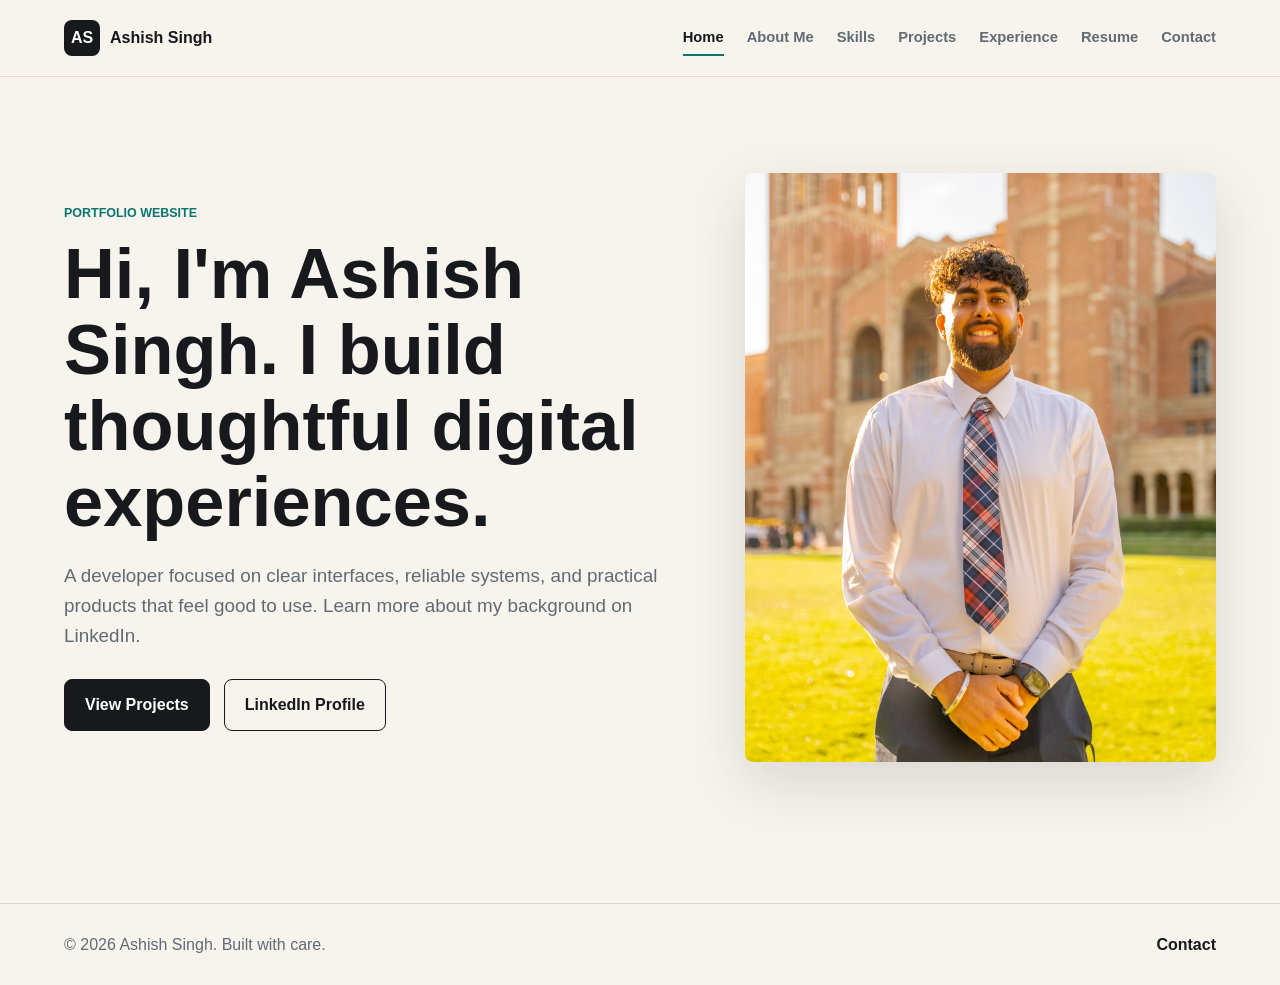
==== index.html @ 19f2d362 "Add experience page" ====
<!DOCTYPE html>
<html lang="en">
  <head>
    <meta charset="UTF-8" />
    <meta name="viewport" content="width=device-width, initial-scale=1.0" />
    <title>Ashish Singh | Portfolio</title>
    <link rel="stylesheet" href="style.css" />
  </head>
  <body>
    <header class="site-header">
      <a class="brand" href="index.html" aria-label="Go to home">
        <span class="brand-mark">AS</span>
        <span>Ashish Singh</span>
      </a>

      <button class="nav-toggle" type="button" aria-expanded="false" aria-controls="site-nav">
        <span class="sr-only">Toggle navigation</span>
        <span></span>
        <span></span>
        <span></span>
      </button>

      <nav id="site-nav" class="site-nav" aria-label="Primary navigation">
        <a href="index.html" data-page="home">Home</a>
        <a href="about.html" data-page="about">About Me</a>
        <a href="skills.html" data-page="skills">Skills</a>
        <a href="projects.html" data-page="projects">Projects</a>
        <a href="experience.html" data-page="experience">Experience</a>
        <a href="resume.html" data-page="resume">Resume</a>
        <a href="contact.html" data-page="contact">Contact</a>
      </nav>
    </header>

    <main data-page="home">
      <section class="hero section">
        <div class="hero-content">
          <p class="eyebrow">Portfolio Website</p>
          <h1>Hi, I'm Ashish Singh. I build thoughtful digital experiences.</h1>
          <p class="hero-copy">
            A developer focused on clear interfaces, reliable systems, and practical products
            that feel good to use. Learn more about my background on LinkedIn.
          </p>
          <div class="hero-actions">
            <a class="button primary" href="projects.html">View Projects</a>
            <a class="button secondary" href="https://www.linkedin.com/in/ashish-530singh" target="_blank" rel="noreferrer">LinkedIn Profile</a>
          </div>
        </div>
        <div class="hero-visual" aria-label="Portfolio workspace preview">
          <img
            src="assets/ashish-graduation.jpeg"
            alt="Ashish Singh standing outdoors in front of a university building"
          />
        </div>
      </section>
    </main>

    <footer class="site-footer">
      <p>&copy; <span id="year"></span> Ashish Singh. Built with care.</p>
      <a href="contact.html">Contact</a>
    </footer>

    <script src="script.js"></script>
  </body>
</html>
---- style.css ----
:root {
  --bg: #f7f4ee;
  --surface: #ffffff;
  --ink: #17191c;
  --muted: #626a73;
  --line: #ddd7cb;
  --blue: #2458a6;
  --teal: #0b766d;
  --amber: #c77b22;
  --shadow: 0 20px 60px rgba(38, 34, 28, 0.14);
}

* {
  box-sizing: border-box;
}

html {
  min-height: 100%;
}

body {
  margin: 0;
  min-height: 100%;
  background: var(--bg);
  color: var(--ink);
  font-family: Arial, Helvetica, sans-serif;
  line-height: 1.6;
}

img {
  display: block;
  max-width: 100%;
}

a {
  color: inherit;
  text-decoration: none;
}

.sr-only {
  position: absolute;
  width: 1px;
  height: 1px;
  padding: 0;
  margin: -1px;
  overflow: hidden;
  clip: rect(0, 0, 0, 0);
  white-space: nowrap;
  border: 0;
}

.site-header {
  position: sticky;
  top: 0;
  z-index: 20;
  display: flex;
  align-items: center;
  justify-content: space-between;
  gap: 18px;
  padding: 18px clamp(18px, 5vw, 64px);
  background: rgba(247, 244, 238, 0.92);
  border-bottom: 1px solid rgba(221, 215, 203, 0.85);
  backdrop-filter: blur(16px);
}

.brand {
  display: inline-flex;
  align-items: center;
  gap: 10px;
  font-weight: 800;
}

.brand-mark {
  display: grid;
  width: 36px;
  height: 36px;
  place-items: center;
  border-radius: 8px;
  background: var(--ink);
  color: var(--surface);
}

.site-nav {
  display: flex;
  align-items: center;
  gap: clamp(12px, 1.8vw, 24px);
  color: var(--muted);
  font-size: 0.92rem;
  font-weight: 700;
}

.site-nav a {
  position: relative;
  padding: 8px 0;
}

.site-nav a::after {
  position: absolute;
  right: 0;
  bottom: 2px;
  left: 0;
  height: 2px;
  content: "";
  background: var(--teal);
  transform: scaleX(0);
  transform-origin: left;
  transition: transform 180ms ease;
}

.site-nav a:hover,
.site-nav a.active {
  color: var(--ink);
}

.site-nav a:hover::after,
.site-nav a.active::after {
  transform: scaleX(1);
}

.nav-toggle {
  display: none;
  width: 42px;
  height: 42px;
  padding: 9px;
  border: 1px solid var(--line);
  border-radius: 8px;
  background: var(--surface);
}

.nav-toggle span:not(.sr-only) {
  display: block;
  height: 2px;
  margin: 5px 0;
  background: var(--ink);
}

.section {
  padding: 88px clamp(18px, 5vw, 64px);
}

.page-main {
  min-height: calc(100vh - 145px);
}

.page-section {
  min-height: calc(100vh - 145px);
}

.hero {
  display: grid;
  grid-template-columns: minmax(0, 1fr) minmax(300px, 0.78fr);
  align-items: center;
  min-height: calc(100vh - 74px);
  gap: clamp(32px, 6vw, 88px);
  padding-top: 44px;
}

.eyebrow {
  margin: 0 0 12px;
  color: var(--teal);
  font-size: 0.78rem;
  font-weight: 800;
  letter-spacing: 0;
  text-transform: uppercase;
}

h1,
h2,
h3,
p {
  overflow-wrap: anywhere;
}

h1,
h2,
h3 {
  margin: 0;
  line-height: 1.08;
}

h1 {
  max-width: 850px;
  font-size: clamp(2.7rem, 5.5vw, 4.45rem);
}

h2 {
  max-width: 780px;
  font-size: clamp(2rem, 4vw, 4.1rem);
}

h3 {
  font-size: 1.2rem;
}

.hero-copy,
.section-heading + p,
.resume-panel p {
  color: var(--muted);
}

.hero-copy {
  max-width: 660px;
  margin: 20px 0 0;
  font-size: clamp(1.03rem, 1.6vw, 1.18rem);
}

.hero-actions {
  display: flex;
  flex-wrap: wrap;
  gap: 14px;
  margin-top: 28px;
}

.button {
  display: inline-flex;
  align-items: center;
  justify-content: center;
  min-height: 48px;
  padding: 12px 20px;
  border: 1px solid var(--ink);
  border-radius: 8px;
  font-weight: 800;
  transition: transform 180ms ease, box-shadow 180ms ease, background 180ms ease;
}

.button:hover {
  transform: translateY(-2px);
  box-shadow: 0 12px 26px rgba(23, 25, 28, 0.12);
}

.button.primary {
  background: var(--ink);
  color: var(--surface);
}

.button.secondary {
  background: transparent;
}

.hero-visual {
  position: relative;
}

.hero-visual img {
  width: 100%;
  aspect-ratio: 4 / 5;
  border-radius: 8px;
  object-fit: cover;
  box-shadow: var(--shadow);
}

.section-heading {
  display: grid;
  gap: 4px;
  margin-bottom: 34px;
}

.about-section,
.projects-section,
.contact-section {
  background: var(--surface);
}

.page-section.about-section,
.page-section.projects-section,
.page-section.contact-section {
  background: var(--bg);
}

.about-grid {
  display: grid;
  grid-template-columns: repeat(2, minmax(0, 1fr));
  gap: clamp(24px, 5vw, 68px);
  color: var(--muted);
  font-size: 1.08rem;
}

.about-grid p {
  margin: 0;
}

.skills-grid,
.projects-grid,
.contact-grid,
.experience-list {
  display: grid;
  grid-template-columns: repeat(4, minmax(0, 1fr));
  gap: 16px;
}

.skills-grid article,
.project-card,
.contact-grid a,
.experience-card {
  min-height: 180px;
  padding: 24px;
  border: 1px solid var(--line);
  border-radius: 8px;
  background: var(--surface);
}

.skills-grid article {
  border-top: 5px solid var(--blue);
}

.skills-grid article:nth-child(2) {
  border-top-color: var(--teal);
}

.skills-grid article:nth-child(3) {
  border-top-color: var(--amber);
}

.skills-grid article:nth-child(4) {
  border-top-color: var(--ink);
}

.skills-grid p,
.project-card p {
  margin: 12px 0 0;
  color: var(--muted);
}

.projects-grid {
  grid-template-columns: repeat(3, minmax(0, 1fr));
}

.project-card {
  display: flex;
  flex-direction: column;
  justify-content: space-between;
  min-height: 260px;
  transition: transform 180ms ease, box-shadow 180ms ease;
}

.project-card:hover {
  transform: translateY(-4px);
  box-shadow: var(--shadow);
}

.project-topline {
  display: flex;
  align-items: center;
  justify-content: space-between;
  gap: 14px;
  margin-bottom: 28px;
  color: var(--muted);
  font-size: 0.86rem;
  font-weight: 800;
}

.project-topline a {
  color: var(--blue);
}

.experience-list {
  grid-template-columns: 1fr;
  gap: 18px;
  max-width: 1000px;
}

.experience-card {
  display: grid;
  grid-template-columns: minmax(160px, 0.28fr) minmax(0, 1fr);
  gap: 24px;
}

.experience-meta {
  color: var(--muted);
  font-size: 0.88rem;
  font-weight: 800;
  text-transform: uppercase;
}

.experience-card p {
  margin: 12px 0 0;
  color: var(--muted);
}

.resume-section {
  background: var(--ink);
  color: var(--surface);
}

.resume-panel {
  display: flex;
  align-items: center;
  justify-content: space-between;
  gap: 28px;
  max-width: 1120px;
  margin: 0 auto;
}

.resume-actions {
  display: flex;
  flex: 0 0 auto;
  flex-wrap: wrap;
  gap: 12px;
}

.resume-panel h2 {
  max-width: 720px;
}

.resume-panel p {
  max-width: 680px;
  margin: 18px 0 0;
  color: #d8d4cc;
}

.resume-panel .button.primary {
  border-color: var(--surface);
  background: var(--surface);
  color: var(--ink);
}

.resume-panel .button.light {
  border-color: rgba(255, 255, 255, 0.55);
  color: var(--surface);
}

.contact-grid {
  grid-template-columns: repeat(3, minmax(0, 1fr));
}

.contact-grid a {
  display: flex;
  flex-direction: column;
  justify-content: space-between;
  min-height: 150px;
  color: var(--ink);
  font-size: 1.1rem;
  font-weight: 800;
  transition: transform 180ms ease, border-color 180ms ease;
}

.contact-grid a:hover {
  border-color: var(--teal);
  transform: translateY(-3px);
}

.contact-grid span {
  color: var(--muted);
  font-size: 0.78rem;
  text-transform: uppercase;
}

.page-actions {
  display: flex;
  flex-wrap: wrap;
  gap: 14px;
  margin-top: 36px;
}

.site-footer {
  display: flex;
  align-items: center;
  justify-content: space-between;
  gap: 16px;
  padding: 28px clamp(18px, 5vw, 64px);
  color: var(--muted);
  border-top: 1px solid var(--line);
}

.site-footer p {
  margin: 0;
}

.site-footer a {
  color: var(--ink);
  font-weight: 800;
}

@media (max-width: 900px) {
  .nav-toggle {
    display: block;
  }

  .site-nav {
    position: absolute;
    top: calc(100% + 1px);
    right: 18px;
    left: 18px;
    display: none;
    flex-direction: column;
    align-items: stretch;
    gap: 0;
    padding: 12px;
    border: 1px solid var(--line);
    border-radius: 8px;
    background: var(--surface);
    box-shadow: var(--shadow);
  }

  .site-nav.open {
    display: flex;
  }

  .site-nav a {
    padding: 12px;
  }

  .site-nav a::after {
    display: none;
  }

  .hero {
    grid-template-columns: 1fr;
    min-height: auto;
  }

  .hero-visual img {
    aspect-ratio: 16 / 10;
  }

  .about-grid,
  .projects-grid,
  .contact-grid {
    grid-template-columns: 1fr;
  }

  .experience-card {
    grid-template-columns: 1fr;
  }

  .skills-grid {
    grid-template-columns: repeat(2, minmax(0, 1fr));
  }

  .resume-panel {
    align-items: flex-start;
    flex-direction: column;
  }
}

@media (max-width: 580px) {
  .section {
    padding: 64px 18px;
  }

  .hero {
    padding-top: 42px;
  }

  h1 {
    font-size: 2.5rem;
  }

  .skills-grid {
    grid-template-columns: 1fr;
  }

  .site-footer {
    align-items: flex-start;
    flex-direction: column;
  }
}
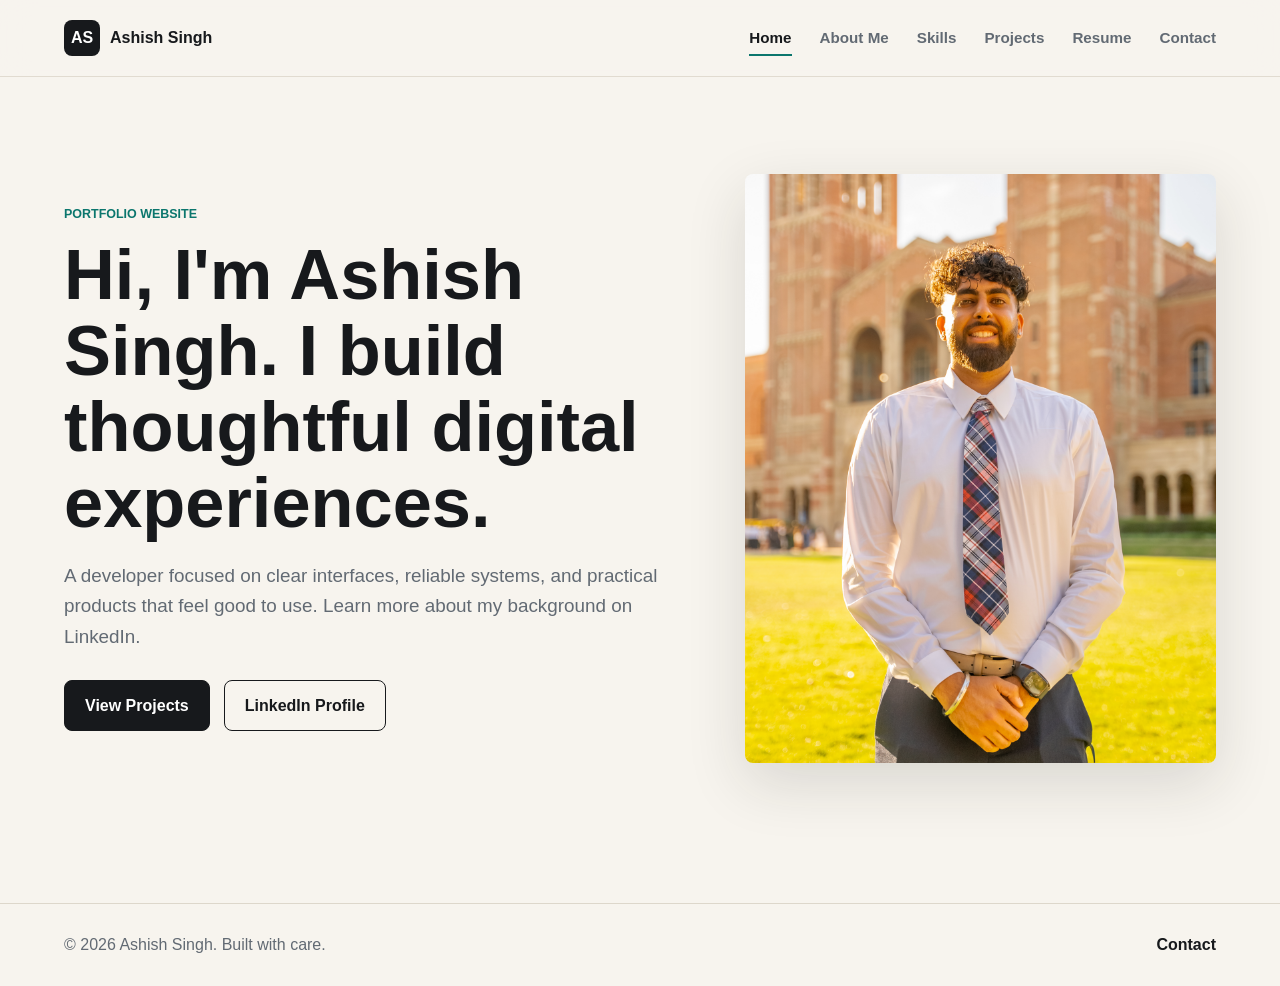
==== commit d3a55bf7: "Revert experience page" ====
--- a/index.html
+++ b/index.html
@@ -25,7 +25,6 @@
         <a href="about.html" data-page="about">About Me</a>
         <a href="skills.html" data-page="skills">Skills</a>
         <a href="projects.html" data-page="projects">Projects</a>
-        <a href="experience.html" data-page="experience">Experience</a>
         <a href="resume.html" data-page="resume">Resume</a>
         <a href="contact.html" data-page="contact">Contact</a>
       </nav>
--- a/style.css
+++ b/style.css
@@ -56,7 +56,7 @@
   display: flex;
   align-items: center;
   justify-content: space-between;
-  gap: 18px;
+  gap: 24px;
   padding: 18px clamp(18px, 5vw, 64px);
   background: rgba(247, 244, 238, 0.92);
   border-bottom: 1px solid rgba(221, 215, 203, 0.85);
@@ -83,9 +83,9 @@
 .site-nav {
   display: flex;
   align-items: center;
-  gap: clamp(12px, 1.8vw, 24px);
-  color: var(--muted);
-  font-size: 0.92rem;
+  gap: clamp(14px, 2.5vw, 28px);
+  color: var(--muted);
+  font-size: 0.95rem;
   font-weight: 700;
 }
 
@@ -281,8 +281,7 @@
 
 .skills-grid,
 .projects-grid,
-.contact-grid,
-.experience-list {
+.contact-grid {
   display: grid;
   grid-template-columns: repeat(4, minmax(0, 1fr));
   gap: 16px;
@@ -290,8 +289,7 @@
 
 .skills-grid article,
 .project-card,
-.contact-grid a,
-.experience-card {
+.contact-grid a {
   min-height: 180px;
   padding: 24px;
   border: 1px solid var(--line);
@@ -351,30 +349,6 @@
 
 .project-topline a {
   color: var(--blue);
-}
-
-.experience-list {
-  grid-template-columns: 1fr;
-  gap: 18px;
-  max-width: 1000px;
-}
-
-.experience-card {
-  display: grid;
-  grid-template-columns: minmax(160px, 0.28fr) minmax(0, 1fr);
-  gap: 24px;
-}
-
-.experience-meta {
-  color: var(--muted);
-  font-size: 0.88rem;
-  font-weight: 800;
-  text-transform: uppercase;
-}
-
-.experience-card p {
-  margin: 12px 0 0;
-  color: var(--muted);
 }
 
 .resume-section {
@@ -519,10 +493,6 @@
     grid-template-columns: 1fr;
   }
 
-  .experience-card {
-    grid-template-columns: 1fr;
-  }
-
   .skills-grid {
     grid-template-columns: repeat(2, minmax(0, 1fr));
   }
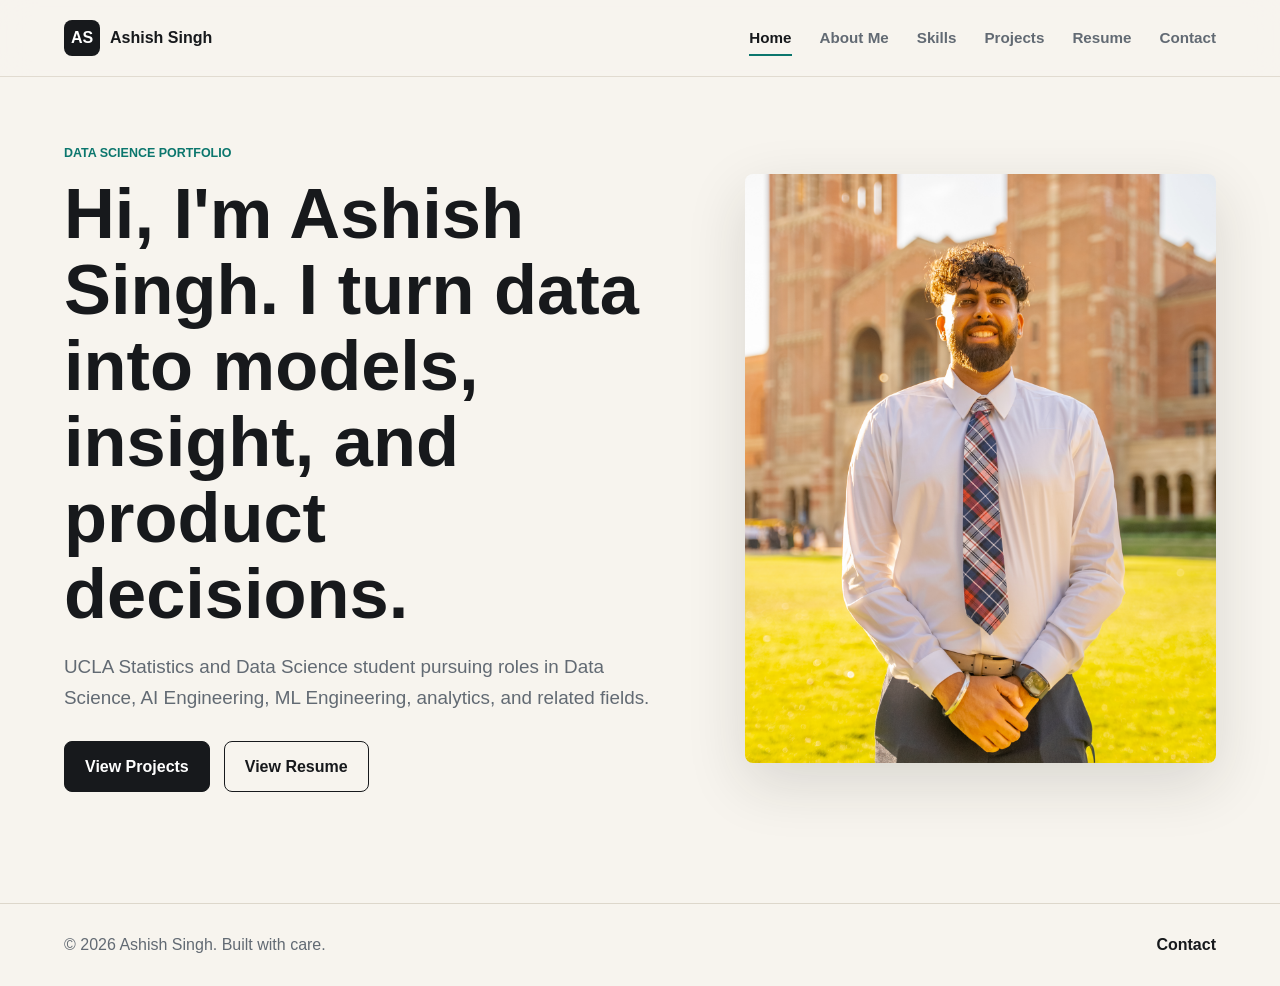
==== commit 1b67e462: "Refocus portfolio for data science roles" ====
--- a/index.html
+++ b/index.html
@@ -33,15 +33,15 @@
     <main data-page="home">
       <section class="hero section">
         <div class="hero-content">
-          <p class="eyebrow">Portfolio Website</p>
-          <h1>Hi, I'm Ashish Singh. I build thoughtful digital experiences.</h1>
+          <p class="eyebrow">Data Science Portfolio</p>
+          <h1>Hi, I'm Ashish Singh. I turn data into models, insight, and product decisions.</h1>
           <p class="hero-copy">
-            A developer focused on clear interfaces, reliable systems, and practical products
-            that feel good to use. Learn more about my background on LinkedIn.
+            UCLA Statistics and Data Science student pursuing roles in Data Science,
+            AI Engineering, ML Engineering, analytics, and related fields.
           </p>
           <div class="hero-actions">
             <a class="button primary" href="projects.html">View Projects</a>
-            <a class="button secondary" href="https://www.linkedin.com/in/ashish-530singh" target="_blank" rel="noreferrer">LinkedIn Profile</a>
+            <a class="button secondary" href="resume.html">View Resume</a>
           </div>
         </div>
         <div class="hero-visual" aria-label="Portfolio workspace preview">
--- a/style.css
+++ b/style.css
@@ -365,6 +365,35 @@
   margin: 0 auto;
 }
 
+.resume-details {
+  display: grid;
+  gap: 18px;
+  max-width: 1120px;
+  margin: 42px auto 0;
+}
+
+.resume-card {
+  padding: 24px;
+  border: 1px solid rgba(255, 255, 255, 0.18);
+  border-radius: 8px;
+  background: rgba(255, 255, 255, 0.06);
+}
+
+.resume-card p {
+  margin: 12px 0 0;
+  color: #d8d4cc;
+}
+
+.resume-card ul {
+  margin: 16px 0 0;
+  padding-left: 20px;
+  color: #d8d4cc;
+}
+
+.resume-card li + li {
+  margin-top: 8px;
+}
+
 .resume-actions {
   display: flex;
   flex: 0 0 auto;
@@ -394,7 +423,7 @@
 }
 
 .contact-grid {
-  grid-template-columns: repeat(3, minmax(0, 1fr));
+  grid-template-columns: repeat(4, minmax(0, 1fr));
 }
 
 .contact-grid a {
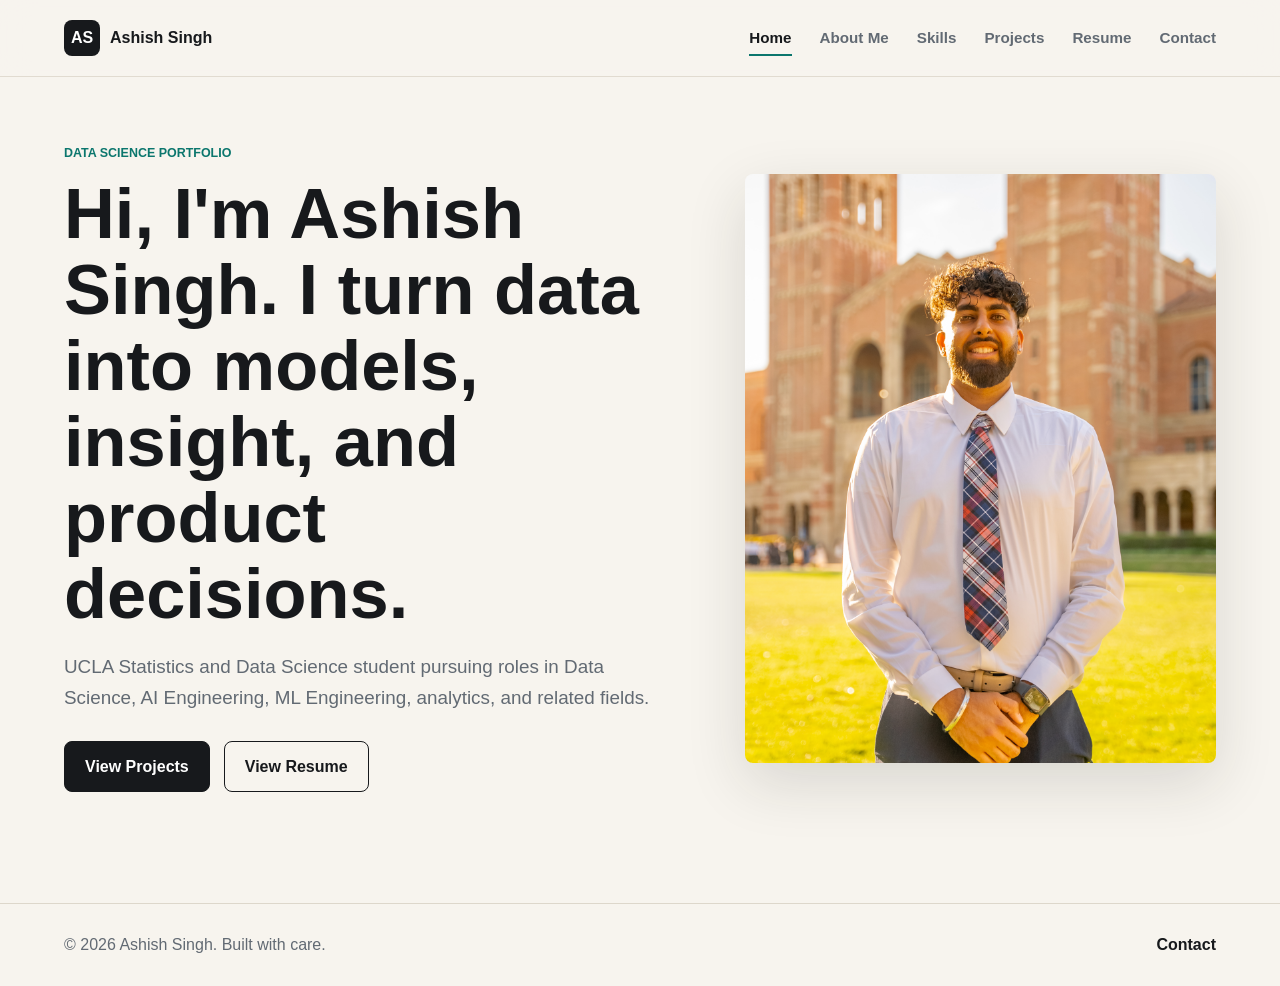
==== commit 5268ebdd: "Fix mobile homepage image crop" ====
--- a/index.html
+++ b/index.html
@@ -44,7 +44,7 @@
             <a class="button secondary" href="resume.html">View Resume</a>
           </div>
         </div>
-        <div class="hero-visual" aria-label="Portfolio workspace preview">
+        <div class="hero-visual" aria-label="Portrait of Ashish Singh">
           <img
             src="assets/ashish-graduation.jpeg"
             alt="Ashish Singh standing outdoors in front of a university building"
--- a/style.css
+++ b/style.css
@@ -246,6 +246,7 @@
   aspect-ratio: 4 / 5;
   border-radius: 8px;
   object-fit: cover;
+  object-position: center 36%;
   box-shadow: var(--shadow);
 }
 
@@ -513,7 +514,9 @@
   }
 
   .hero-visual img {
-    aspect-ratio: 16 / 10;
+    aspect-ratio: 4 / 5;
+    max-height: 680px;
+    object-position: center 28%;
   }
 
   .about-grid,
@@ -541,6 +544,12 @@
     padding-top: 42px;
   }
 
+  .hero-visual img {
+    aspect-ratio: 3 / 4;
+    max-height: 560px;
+    object-position: center 24%;
+  }
+
   h1 {
     font-size: 2.5rem;
   }
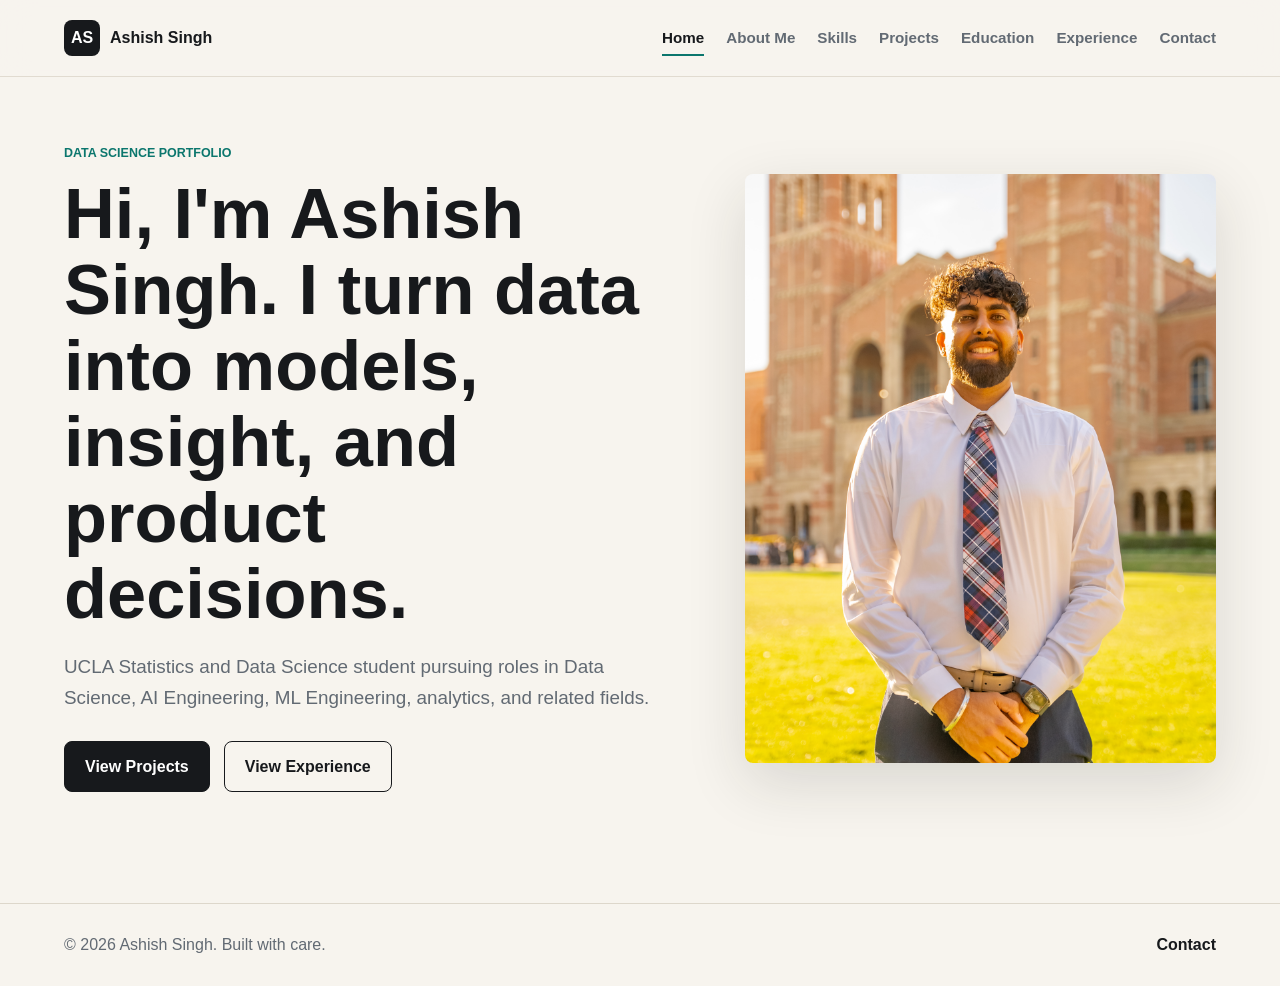
==== commit 98dfc381: "Split education and experience pages" ====
--- a/index.html
+++ b/index.html
@@ -25,7 +25,8 @@
         <a href="about.html" data-page="about">About Me</a>
         <a href="skills.html" data-page="skills">Skills</a>
         <a href="projects.html" data-page="projects">Projects</a>
-        <a href="resume.html" data-page="resume">Resume</a>
+        <a href="education.html" data-page="education">Education</a>
+        <a href="experience.html" data-page="experience">Experience</a>
         <a href="contact.html" data-page="contact">Contact</a>
       </nav>
     </header>
@@ -41,7 +42,7 @@
           </p>
           <div class="hero-actions">
             <a class="button primary" href="projects.html">View Projects</a>
-            <a class="button secondary" href="resume.html">View Resume</a>
+            <a class="button secondary" href="experience.html">View Experience</a>
           </div>
         </div>
         <div class="hero-visual" aria-label="Portrait of Ashish Singh">
--- a/style.css
+++ b/style.css
@@ -83,7 +83,7 @@
 .site-nav {
   display: flex;
   align-items: center;
-  gap: clamp(14px, 2.5vw, 28px);
+  gap: clamp(10px, 1.8vw, 22px);
   color: var(--muted);
   font-size: 0.95rem;
   font-weight: 700;
@@ -228,6 +228,13 @@
   box-shadow: 0 12px 26px rgba(23, 25, 28, 0.12);
 }
 
+.button:disabled {
+  cursor: not-allowed;
+  opacity: 0.45;
+  transform: none;
+  box-shadow: none;
+}
+
 .button.primary {
   background: var(--ink);
   color: var(--surface);
@@ -324,6 +331,26 @@
   grid-template-columns: repeat(3, minmax(0, 1fr));
 }
 
+.project-groups {
+  display: grid;
+  gap: 54px;
+}
+
+.project-group {
+  display: grid;
+  gap: 20px;
+}
+
+.project-group-heading {
+  display: grid;
+  gap: 4px;
+}
+
+.project-group-heading h2 {
+  max-width: 820px;
+  font-size: clamp(1.7rem, 3vw, 2.7rem);
+}
+
 .project-card {
   display: flex;
   flex-direction: column;
@@ -339,7 +366,7 @@
 
 .project-topline {
   display: flex;
-  align-items: center;
+  align-items: flex-start;
   justify-content: space-between;
   gap: 14px;
   margin-bottom: 28px;
@@ -352,9 +379,106 @@
   color: var(--blue);
 }
 
+.project-detail {
+  display: grid;
+  gap: 32px;
+}
+
+.project-detail-copy {
+  max-width: 920px;
+  color: var(--muted);
+  font-size: 1.08rem;
+}
+
+.artifact-grid {
+  display: grid;
+  grid-template-columns: repeat(2, minmax(0, 1fr));
+  gap: 16px;
+  max-width: 920px;
+}
+
+.artifact-grid.single-artifact {
+  grid-template-columns: minmax(0, 460px);
+}
+
+.artifact-card {
+  display: flex;
+  flex-direction: column;
+  justify-content: space-between;
+  min-height: 220px;
+  padding: 24px;
+  border: 1px solid var(--line);
+  border-radius: 8px;
+  background: var(--surface);
+}
+
+.artifact-card p {
+  margin: 12px 0 24px;
+  color: var(--muted);
+}
+
+.slide-viewer {
+  display: grid;
+  gap: 18px;
+  max-width: 980px;
+}
+
+.slide-viewer-header {
+  display: flex;
+  align-items: end;
+  justify-content: space-between;
+  gap: 18px;
+}
+
+.slide-viewer-header h2 {
+  font-size: clamp(1.6rem, 3vw, 2.6rem);
+}
+
+.slide-counter {
+  margin: 0;
+  color: var(--muted);
+  font-weight: 800;
+}
+
+.slide-stage {
+  overflow: hidden;
+  border: 1px solid var(--line);
+  border-radius: 8px;
+  background: var(--surface);
+  box-shadow: var(--shadow);
+}
+
+.slide-stage img {
+  width: 100%;
+  aspect-ratio: 16 / 9;
+  object-fit: contain;
+  background: var(--surface);
+}
+
+.slide-controls {
+  display: flex;
+  flex-wrap: wrap;
+  gap: 12px;
+}
+
+.paper-viewer {
+  display: grid;
+  gap: 18px;
+  max-width: 1120px;
+}
+
+.paper-frame {
+  width: 100%;
+  min-height: min(78vh, 980px);
+  border: 1px solid var(--line);
+  border-radius: 8px;
+  background: var(--surface);
+  box-shadow: var(--shadow);
+}
+
 .resume-section {
-  background: var(--ink);
-  color: var(--surface);
+  background: linear-gradient(180deg, #f7f4ee 0%, #eee8dc 100%);
+  color: var(--ink);
 }
 
 .resume-panel {
@@ -364,6 +488,11 @@
   gap: 28px;
   max-width: 1120px;
   margin: 0 auto;
+  padding: 28px;
+  border: 1px solid var(--line);
+  border-radius: 8px;
+  background: var(--surface);
+  box-shadow: 0 14px 42px rgba(38, 34, 28, 0.1);
 }
 
 .resume-details {
@@ -375,20 +504,30 @@
 
 .resume-card {
   padding: 24px;
-  border: 1px solid rgba(255, 255, 255, 0.18);
-  border-radius: 8px;
-  background: rgba(255, 255, 255, 0.06);
+  border: 1px solid var(--line);
+  border-left: 5px solid var(--blue);
+  border-radius: 8px;
+  background: var(--surface);
+  box-shadow: 0 10px 28px rgba(38, 34, 28, 0.08);
+}
+
+.resume-card:nth-child(3n + 2) {
+  border-left-color: var(--teal);
+}
+
+.resume-card:nth-child(3n) {
+  border-left-color: var(--amber);
 }
 
 .resume-card p {
   margin: 12px 0 0;
-  color: #d8d4cc;
+  color: var(--muted);
 }
 
 .resume-card ul {
   margin: 16px 0 0;
   padding-left: 20px;
-  color: #d8d4cc;
+  color: var(--muted);
 }
 
 .resume-card li + li {
@@ -409,18 +548,83 @@
 .resume-panel p {
   max-width: 680px;
   margin: 18px 0 0;
-  color: #d8d4cc;
+  color: var(--muted);
 }
 
 .resume-panel .button.primary {
-  border-color: var(--surface);
-  background: var(--surface);
+  border-color: var(--ink);
+  background: var(--ink);
+  color: var(--surface);
+}
+
+.resume-panel .button.light {
+  border-color: var(--ink);
   color: var(--ink);
 }
 
-.resume-panel .button.light {
-  border-color: rgba(255, 255, 255, 0.55);
-  color: var(--surface);
+.education-section {
+  background: var(--bg);
+}
+
+.education-overview,
+.coursework-grid {
+  display: grid;
+  grid-template-columns: repeat(2, minmax(0, 1fr));
+  gap: 16px;
+  max-width: 1120px;
+}
+
+.degree-card,
+.course-card {
+  border: 1px solid var(--line);
+  border-radius: 8px;
+  background: var(--surface);
+  box-shadow: 0 10px 28px rgba(38, 34, 28, 0.08);
+}
+
+.degree-card {
+  min-height: 170px;
+  padding: 24px;
+}
+
+.degree-card p {
+  margin: 12px 0 0;
+  color: var(--muted);
+}
+
+.coursework-intro {
+  max-width: 820px;
+  margin: 52px 0 22px;
+}
+
+.coursework-intro h2 {
+  font-size: clamp(1.7rem, 3vw, 2.7rem);
+}
+
+.coursework-intro p {
+  margin: 14px 0 0;
+  color: var(--muted);
+}
+
+.course-card {
+  padding: 0;
+}
+
+.course-card summary {
+  cursor: pointer;
+  padding: 22px 24px;
+  color: var(--ink);
+  font-weight: 800;
+}
+
+.course-card summary::marker {
+  color: var(--teal);
+}
+
+.course-card p {
+  margin: 0;
+  padding: 0 24px 24px;
+  color: var(--muted);
 }
 
 .contact-grid {
@@ -521,7 +725,10 @@
 
   .about-grid,
   .projects-grid,
-  .contact-grid {
+  .contact-grid,
+  .artifact-grid,
+  .education-overview,
+  .coursework-grid {
     grid-template-columns: 1fr;
   }
 
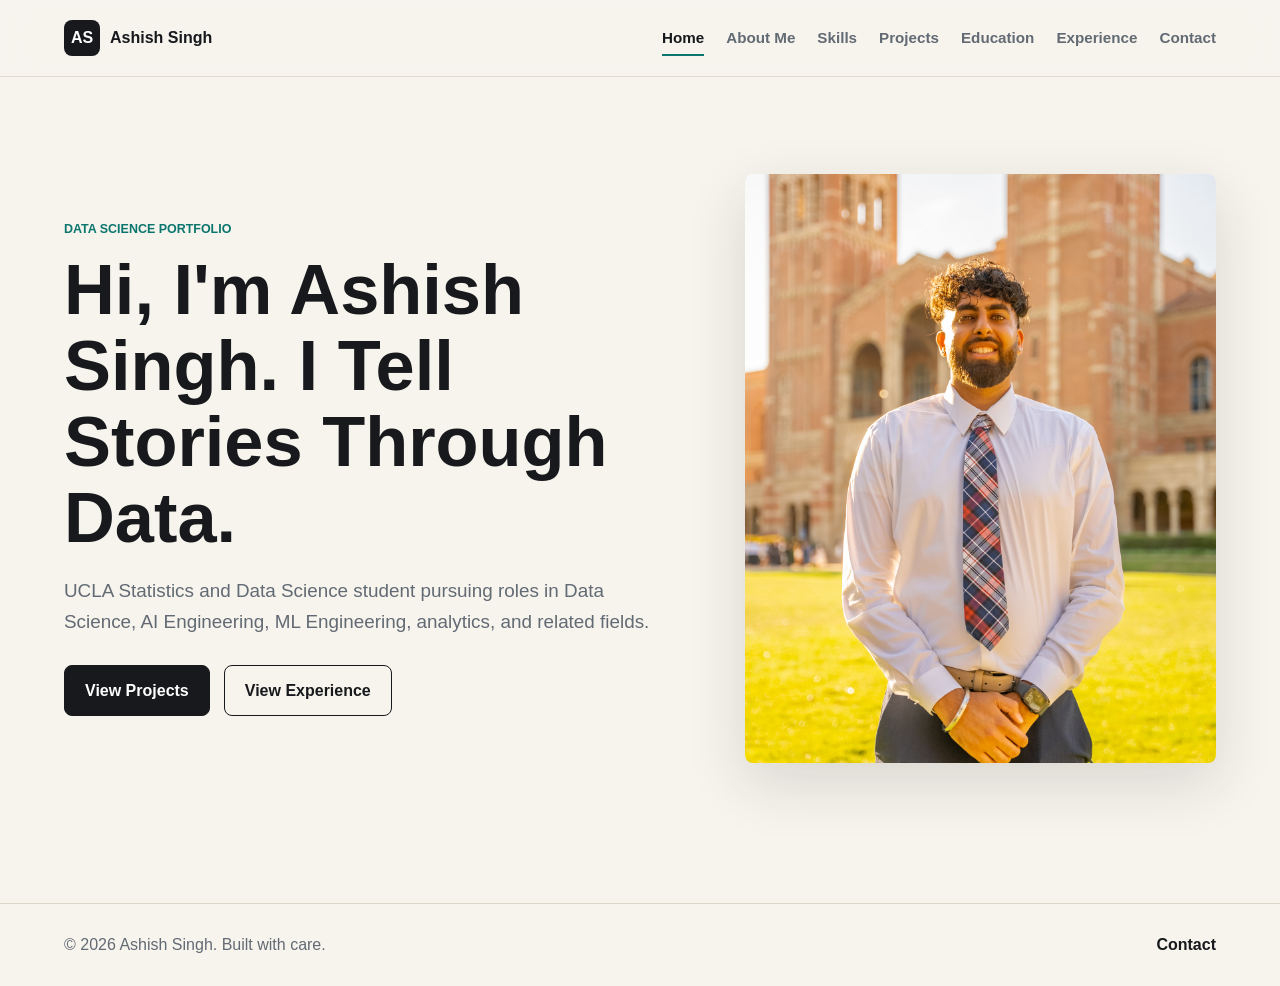
==== commit 26f1d8de: "Update homepage headline" ====
--- a/index.html
+++ b/index.html
@@ -35,7 +35,7 @@
       <section class="hero section">
         <div class="hero-content">
           <p class="eyebrow">Data Science Portfolio</p>
-          <h1>Hi, I'm Ashish Singh. I turn data into models, insight, and product decisions.</h1>
+          <h1>Hi, I'm Ashish Singh. I Tell Stories Through Data.</h1>
           <p class="hero-copy">
             UCLA Statistics and Data Science student pursuing roles in Data Science,
             AI Engineering, ML Engineering, analytics, and related fields.
--- a/style.css
+++ b/style.css
@@ -29,6 +29,7 @@
 
 img {
   display: block;
+  height: auto;
   max-width: 100%;
 }
 
@@ -287,6 +288,94 @@
   margin: 0;
 }
 
+.personality-grid {
+  display: grid;
+  grid-template-columns: repeat(4, minmax(0, 1fr));
+  gap: 16px;
+  margin-top: 42px;
+}
+
+.personality-grid article {
+  min-height: 220px;
+  padding: 24px;
+  border: 1px solid var(--line);
+  border-radius: 8px;
+  background: var(--surface);
+  box-shadow: 0 10px 28px rgba(38, 34, 28, 0.08);
+}
+
+.personality-grid article:nth-child(1) {
+  border-top: 5px solid var(--teal);
+}
+
+.personality-grid article:nth-child(2) {
+  border-top: 5px solid var(--blue);
+}
+
+.personality-grid article:nth-child(3) {
+  border-top: 5px solid var(--amber);
+}
+
+.personality-grid article:nth-child(4) {
+  border-top: 5px solid var(--ink);
+}
+
+.personality-grid p:not(.eyebrow) {
+  margin: 12px 0 0;
+  color: var(--muted);
+}
+
+.about-photo-section {
+  display: grid;
+  gap: 24px;
+  margin-top: 58px;
+}
+
+.about-photo-section .section-heading {
+  max-width: 880px;
+  margin-bottom: 0;
+}
+
+.about-photo-section .section-heading h2 {
+  font-size: clamp(1.7rem, 3vw, 2.7rem);
+}
+
+.about-photo-section .section-heading p:not(.eyebrow) {
+  margin: 14px 0 0;
+  color: var(--muted);
+}
+
+.photo-grid {
+  display: grid;
+  grid-template-columns: repeat(2, minmax(0, 1fr));
+  gap: 16px;
+}
+
+.photo-card {
+  overflow: hidden;
+  margin: 0;
+  border: 1px solid var(--line);
+  border-radius: 8px;
+  background: var(--surface);
+  box-shadow: 0 10px 28px rgba(38, 34, 28, 0.08);
+}
+
+.photo-card.wide {
+  grid-column: 1 / -1;
+}
+
+.photo-card img {
+  width: 100%;
+  aspect-ratio: 16 / 9;
+  object-fit: cover;
+}
+
+.photo-card figcaption {
+  padding: 16px 18px 18px;
+  color: var(--muted);
+  font-size: 0.95rem;
+}
+
 .skills-grid,
 .projects-grid,
 .contact-grid {
@@ -566,6 +655,31 @@
   background: var(--bg);
 }
 
+.education-hero {
+  display: grid;
+  grid-template-columns: minmax(0, 1fr) minmax(220px, 360px);
+  align-items: center;
+  gap: clamp(24px, 5vw, 64px);
+  max-width: 1120px;
+  margin-bottom: 34px;
+}
+
+.education-hero .section-heading {
+  margin-bottom: 0;
+}
+
+.education-spirit {
+  margin: 0;
+}
+
+.education-spirit img {
+  display: block;
+  width: 100%;
+  height: auto;
+  border-radius: 8px;
+  object-fit: contain;
+}
+
 .education-overview,
 .coursework-grid {
   display: grid;
@@ -625,6 +739,22 @@
   margin: 0;
   padding: 0 24px 24px;
   color: var(--muted);
+}
+
+.course-list {
+  display: grid;
+  gap: 12px;
+  margin: -8px 0 0;
+  padding: 0 24px 24px 44px;
+  color: var(--muted);
+}
+
+.course-list li {
+  padding-left: 2px;
+}
+
+.course-list strong {
+  color: var(--ink);
 }
 
 .contact-grid {
@@ -727,9 +857,16 @@
   .projects-grid,
   .contact-grid,
   .artifact-grid,
+  .personality-grid,
+  .photo-grid,
+  .education-hero,
   .education-overview,
   .coursework-grid {
     grid-template-columns: 1fr;
+  }
+
+  .education-spirit {
+    max-width: 360px;
   }
 
   .skills-grid {
@@ -761,6 +898,10 @@
     font-size: 2.5rem;
   }
 
+  .education-spirit {
+    max-width: 260px;
+  }
+
   .skills-grid {
     grid-template-columns: 1fr;
   }
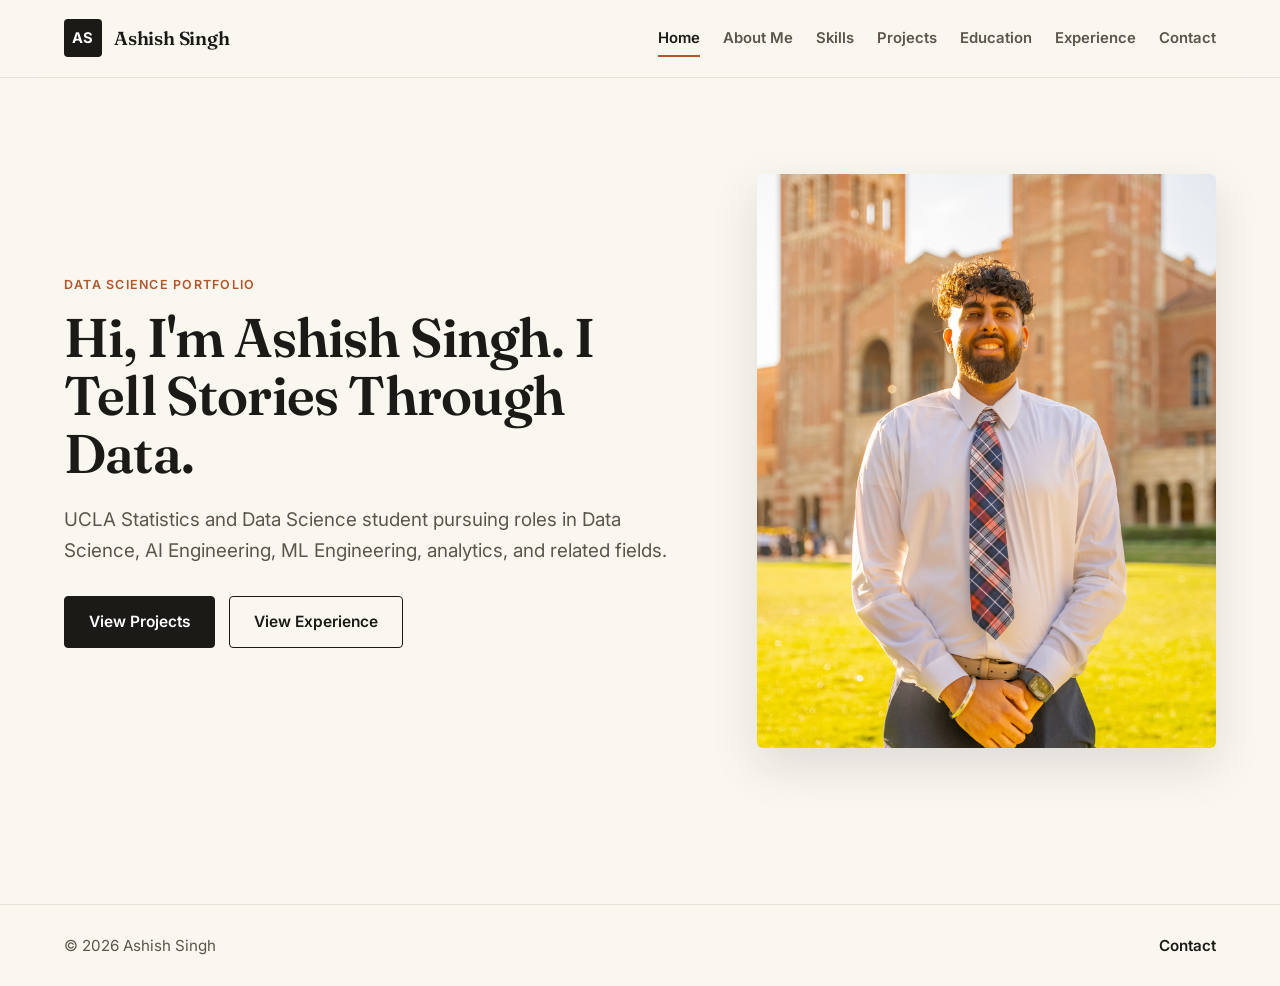
==== commit 229ed07a: "Redesign site to "Warm Refined Serif" direction - Add Fraunces (display) + Inter (body) via @import;" ====
--- a/index.html
+++ b/index.html
@@ -55,7 +55,7 @@
     </main>
 
     <footer class="site-footer">
-      <p>&copy; <span id="year"></span> Ashish Singh. Built with care.</p>
+      <p>&copy; <span id="year"></span> Ashish Singh</p>
       <a href="contact.html">Contact</a>
     </footer>
 
--- a/style.css
+++ b/style.css
@@ -1,13 +1,18 @@
+@import url("https://fonts.googleapis.com/css2?family=Fraunces:opsz,wght@9..144,500;9..144,600&family=Inter:wght@400;500;600;700&display=swap");
+
 :root {
-  --bg: #f7f4ee;
+  --bg: #faf7f1;
   --surface: #ffffff;
-  --ink: #17191c;
-  --muted: #626a73;
-  --line: #ddd7cb;
-  --blue: #2458a6;
-  --teal: #0b766d;
-  --amber: #c77b22;
-  --shadow: 0 20px 60px rgba(38, 34, 28, 0.14);
+  --ink: #1c1a17;
+  --muted: #5c554b;
+  --line: #e7e0d4;
+  --accent: #b1572b;
+  --accent-dark: #8f4420;
+  --font-display: "Fraunces", Georgia, "Times New Roman", serif;
+  --font-body: "Inter", system-ui, -apple-system, Segoe UI, Helvetica, Arial, sans-serif;
+  --radius: 6px;
+  --radius-sm: 4px;
+  --shadow: 0 18px 48px rgba(28, 26, 23, 0.12);
 }
 
 * {
@@ -23,8 +28,9 @@
   min-height: 100%;
   background: var(--bg);
   color: var(--ink);
-  font-family: Arial, Helvetica, sans-serif;
-  line-height: 1.6;
+  font-family: var(--font-body);
+  line-height: 1.65;
+  -webkit-font-smoothing: antialiased;
 }
 
 img {
@@ -59,35 +65,42 @@
   justify-content: space-between;
   gap: 24px;
   padding: 18px clamp(18px, 5vw, 64px);
-  background: rgba(247, 244, 238, 0.92);
-  border-bottom: 1px solid rgba(221, 215, 203, 0.85);
+  background: rgba(250, 247, 241, 0.9);
+  border-bottom: 1px solid var(--line);
   backdrop-filter: blur(16px);
 }
 
 .brand {
   display: inline-flex;
   align-items: center;
-  gap: 10px;
-  font-weight: 800;
+  gap: 12px;
+  font-family: var(--font-display);
+  font-weight: 600;
+  font-size: 1.18rem;
+  letter-spacing: -0.01em;
 }
 
 .brand-mark {
   display: grid;
-  width: 36px;
-  height: 36px;
+  width: 38px;
+  height: 38px;
   place-items: center;
-  border-radius: 8px;
+  border-radius: var(--radius-sm);
   background: var(--ink);
   color: var(--surface);
+  font-family: var(--font-body);
+  font-size: 0.92rem;
+  font-weight: 700;
+  letter-spacing: 0.02em;
 }
 
 .site-nav {
   display: flex;
   align-items: center;
-  gap: clamp(10px, 1.8vw, 22px);
-  color: var(--muted);
-  font-size: 0.95rem;
-  font-weight: 700;
+  gap: clamp(10px, 1.8vw, 24px);
+  color: var(--muted);
+  font-size: 0.93rem;
+  font-weight: 600;
 }
 
 .site-nav a {
@@ -102,7 +115,7 @@
   left: 0;
   height: 2px;
   content: "";
-  background: var(--teal);
+  background: var(--accent);
   transform: scaleX(0);
   transform-origin: left;
   transition: transform 180ms ease;
@@ -124,7 +137,7 @@
   height: 42px;
   padding: 9px;
   border: 1px solid var(--line);
-  border-radius: 8px;
+  border-radius: var(--radius-sm);
   background: var(--surface);
 }
 
@@ -136,7 +149,7 @@
 }
 
 .section {
-  padding: 88px clamp(18px, 5vw, 64px);
+  padding: clamp(56px, 8vw, 104px) clamp(18px, 5vw, 64px);
 }
 
 .page-main {
@@ -149,19 +162,20 @@
 
 .hero {
   display: grid;
-  grid-template-columns: minmax(0, 1fr) minmax(300px, 0.78fr);
+  grid-template-columns: minmax(0, 1.1fr) minmax(300px, 0.82fr);
   align-items: center;
   min-height: calc(100vh - 74px);
-  gap: clamp(32px, 6vw, 88px);
+  gap: clamp(32px, 6vw, 80px);
   padding-top: 44px;
 }
 
 .eyebrow {
-  margin: 0 0 12px;
-  color: var(--teal);
+  margin: 0 0 14px;
+  color: var(--accent);
+  font-family: var(--font-body);
   font-size: 0.78rem;
-  font-weight: 800;
-  letter-spacing: 0;
+  font-weight: 600;
+  letter-spacing: 0.1em;
   text-transform: uppercase;
 }
 
@@ -176,17 +190,22 @@
 h2,
 h3 {
   margin: 0;
+  font-family: var(--font-display);
+  font-weight: 600;
   line-height: 1.08;
 }
 
 h1 {
-  max-width: 850px;
-  font-size: clamp(2.7rem, 5.5vw, 4.45rem);
+  max-width: 880px;
+  font-size: clamp(2.1rem, 4.4vw, 3.4rem);
+  letter-spacing: -0.015em;
+  line-height: 1.06;
 }
 
 h2 {
-  max-width: 780px;
-  font-size: clamp(2rem, 4vw, 4.1rem);
+  max-width: 800px;
+  font-size: clamp(1.5rem, 3vw, 2.4rem);
+  letter-spacing: -0.01em;
 }
 
 h3 {
@@ -200,16 +219,16 @@
 }
 
 .hero-copy {
-  max-width: 660px;
-  margin: 20px 0 0;
-  font-size: clamp(1.03rem, 1.6vw, 1.18rem);
+  max-width: 620px;
+  margin: 22px 0 0;
+  font-size: clamp(1.03rem, 1.5vw, 1.18rem);
 }
 
 .hero-actions {
   display: flex;
   flex-wrap: wrap;
   gap: 14px;
-  margin-top: 28px;
+  margin-top: 30px;
 }
 
 .button {
@@ -217,21 +236,23 @@
   align-items: center;
   justify-content: center;
   min-height: 48px;
-  padding: 12px 20px;
+  padding: 12px 24px;
   border: 1px solid var(--ink);
-  border-radius: 8px;
-  font-weight: 800;
-  transition: transform 180ms ease, box-shadow 180ms ease, background 180ms ease;
+  border-radius: var(--radius-sm);
+  font-family: var(--font-body);
+  font-weight: 600;
+  font-size: 0.97rem;
+  transition: transform 180ms ease, box-shadow 180ms ease, background 180ms ease, color 180ms ease;
 }
 
 .button:hover {
   transform: translateY(-2px);
-  box-shadow: 0 12px 26px rgba(23, 25, 28, 0.12);
+  box-shadow: 0 12px 24px rgba(28, 26, 23, 0.14);
 }
 
 .button:disabled {
   cursor: not-allowed;
-  opacity: 0.45;
+  opacity: 0.4;
   transform: none;
   box-shadow: none;
 }
@@ -241,8 +262,16 @@
   color: var(--surface);
 }
 
+.button.primary:hover {
+  background: #2a2620;
+}
+
 .button.secondary {
   background: transparent;
+}
+
+.button.secondary:hover {
+  background: rgba(28, 26, 23, 0.04);
 }
 
 .hero-visual {
@@ -252,7 +281,7 @@
 .hero-visual img {
   width: 100%;
   aspect-ratio: 4 / 5;
-  border-radius: 8px;
+  border-radius: var(--radius);
   object-fit: cover;
   object-position: center 36%;
   box-shadow: var(--shadow);
@@ -260,20 +289,8 @@
 
 .section-heading {
   display: grid;
-  gap: 4px;
-  margin-bottom: 34px;
-}
-
-.about-section,
-.projects-section,
-.contact-section {
-  background: var(--surface);
-}
-
-.page-section.about-section,
-.page-section.projects-section,
-.page-section.contact-section {
-  background: var(--bg);
+  gap: 6px;
+  margin-bottom: 36px;
 }
 
 .about-grid {
@@ -291,33 +308,16 @@
 .personality-grid {
   display: grid;
   grid-template-columns: repeat(4, minmax(0, 1fr));
-  gap: 16px;
-  margin-top: 42px;
+  gap: 18px;
+  margin-top: 44px;
 }
 
 .personality-grid article {
   min-height: 220px;
-  padding: 24px;
+  padding: 26px;
   border: 1px solid var(--line);
-  border-radius: 8px;
-  background: var(--surface);
-  box-shadow: 0 10px 28px rgba(38, 34, 28, 0.08);
-}
-
-.personality-grid article:nth-child(1) {
-  border-top: 5px solid var(--teal);
-}
-
-.personality-grid article:nth-child(2) {
-  border-top: 5px solid var(--blue);
-}
-
-.personality-grid article:nth-child(3) {
-  border-top: 5px solid var(--amber);
-}
-
-.personality-grid article:nth-child(4) {
-  border-top: 5px solid var(--ink);
+  border-radius: var(--radius);
+  background: var(--surface);
 }
 
 .personality-grid p:not(.eyebrow) {
@@ -328,7 +328,7 @@
 .about-photo-section {
   display: grid;
   gap: 24px;
-  margin-top: 58px;
+  margin-top: 60px;
 }
 
 .about-photo-section .section-heading {
@@ -337,7 +337,7 @@
 }
 
 .about-photo-section .section-heading h2 {
-  font-size: clamp(1.7rem, 3vw, 2.7rem);
+  font-size: clamp(1.5rem, 2.5vw, 2.2rem);
 }
 
 .about-photo-section .section-heading p:not(.eyebrow) {
@@ -348,16 +348,15 @@
 .photo-grid {
   display: grid;
   grid-template-columns: repeat(2, minmax(0, 1fr));
-  gap: 16px;
+  gap: 18px;
 }
 
 .photo-card {
   overflow: hidden;
   margin: 0;
   border: 1px solid var(--line);
-  border-radius: 8px;
-  background: var(--surface);
-  box-shadow: 0 10px 28px rgba(38, 34, 28, 0.08);
+  border-radius: var(--radius);
+  background: var(--surface);
 }
 
 .photo-card.wide {
@@ -381,33 +380,17 @@
 .contact-grid {
   display: grid;
   grid-template-columns: repeat(4, minmax(0, 1fr));
-  gap: 16px;
+  gap: 18px;
 }
 
 .skills-grid article,
 .project-card,
 .contact-grid a {
   min-height: 180px;
-  padding: 24px;
+  padding: 26px;
   border: 1px solid var(--line);
-  border-radius: 8px;
-  background: var(--surface);
-}
-
-.skills-grid article {
-  border-top: 5px solid var(--blue);
-}
-
-.skills-grid article:nth-child(2) {
-  border-top-color: var(--teal);
-}
-
-.skills-grid article:nth-child(3) {
-  border-top-color: var(--amber);
-}
-
-.skills-grid article:nth-child(4) {
-  border-top-color: var(--ink);
+  border-radius: var(--radius);
+  background: var(--surface);
 }
 
 .skills-grid p,
@@ -422,22 +405,22 @@
 
 .project-groups {
   display: grid;
-  gap: 54px;
+  gap: 56px;
 }
 
 .project-group {
   display: grid;
-  gap: 20px;
+  gap: 22px;
 }
 
 .project-group-heading {
   display: grid;
-  gap: 4px;
+  gap: 6px;
 }
 
 .project-group-heading h2 {
   max-width: 820px;
-  font-size: clamp(1.7rem, 3vw, 2.7rem);
+  font-size: clamp(1.5rem, 2.5vw, 2.2rem);
 }
 
 .project-card {
@@ -445,11 +428,12 @@
   flex-direction: column;
   justify-content: space-between;
   min-height: 260px;
-  transition: transform 180ms ease, box-shadow 180ms ease;
+  transition: transform 180ms ease, border-color 180ms ease, box-shadow 180ms ease;
 }
 
 .project-card:hover {
   transform: translateY(-4px);
+  border-color: var(--accent);
   box-shadow: var(--shadow);
 }
 
@@ -460,17 +444,22 @@
   gap: 14px;
   margin-bottom: 28px;
   color: var(--muted);
-  font-size: 0.86rem;
-  font-weight: 800;
+  font-size: 0.82rem;
+  font-weight: 600;
+  letter-spacing: 0.01em;
 }
 
 .project-topline a {
-  color: var(--blue);
+  color: var(--accent);
+}
+
+.project-topline a:hover {
+  color: var(--accent-dark);
 }
 
 .project-detail {
   display: grid;
-  gap: 32px;
+  gap: 34px;
 }
 
 .project-detail-copy {
@@ -479,10 +468,14 @@
   font-size: 1.08rem;
 }
 
+.project-detail-copy p + p {
+  margin-top: 18px;
+}
+
 .artifact-grid {
   display: grid;
   grid-template-columns: repeat(2, minmax(0, 1fr));
-  gap: 16px;
+  gap: 18px;
   max-width: 920px;
 }
 
@@ -495,9 +488,9 @@
   flex-direction: column;
   justify-content: space-between;
   min-height: 220px;
-  padding: 24px;
+  padding: 26px;
   border: 1px solid var(--line);
-  border-radius: 8px;
+  border-radius: var(--radius);
   background: var(--surface);
 }
 
@@ -520,19 +513,19 @@
 }
 
 .slide-viewer-header h2 {
-  font-size: clamp(1.6rem, 3vw, 2.6rem);
+  font-size: clamp(1.45rem, 2.5vw, 2.15rem);
 }
 
 .slide-counter {
   margin: 0;
   color: var(--muted);
-  font-weight: 800;
+  font-weight: 600;
 }
 
 .slide-stage {
   overflow: hidden;
   border: 1px solid var(--line);
-  border-radius: 8px;
+  border-radius: var(--radius);
   background: var(--surface);
   box-shadow: var(--shadow);
 }
@@ -560,13 +553,13 @@
   width: 100%;
   min-height: min(78vh, 980px);
   border: 1px solid var(--line);
-  border-radius: 8px;
+  border-radius: var(--radius);
   background: var(--surface);
   box-shadow: var(--shadow);
 }
 
 .resume-section {
-  background: linear-gradient(180deg, #f7f4ee 0%, #eee8dc 100%);
+  background: var(--bg);
   color: var(--ink);
 }
 
@@ -577,11 +570,10 @@
   gap: 28px;
   max-width: 1120px;
   margin: 0 auto;
-  padding: 28px;
+  padding: 30px;
   border: 1px solid var(--line);
-  border-radius: 8px;
-  background: var(--surface);
-  box-shadow: 0 14px 42px rgba(38, 34, 28, 0.1);
+  border-radius: var(--radius);
+  background: var(--surface);
 }
 
 .resume-details {
@@ -591,21 +583,41 @@
   margin: 42px auto 0;
 }
 
+.experience-groups {
+  display: grid;
+  gap: 48px;
+  max-width: 1120px;
+  margin: 42px auto 0;
+}
+
+.experience-group {
+  display: grid;
+  gap: 22px;
+}
+
+.experience-group-heading {
+  max-width: 780px;
+}
+
+.experience-group-heading h2 {
+  font-size: clamp(1.5rem, 2.5vw, 2.15rem);
+}
+
+.experience-group-heading p:not(.eyebrow) {
+  margin: 12px 0 0;
+  color: var(--muted);
+}
+
+.experience-group .resume-details {
+  margin: 0;
+}
+
 .resume-card {
-  padding: 24px;
+  padding: 26px;
   border: 1px solid var(--line);
-  border-left: 5px solid var(--blue);
-  border-radius: 8px;
-  background: var(--surface);
-  box-shadow: 0 10px 28px rgba(38, 34, 28, 0.08);
-}
-
-.resume-card:nth-child(3n + 2) {
-  border-left-color: var(--teal);
-}
-
-.resume-card:nth-child(3n) {
-  border-left-color: var(--amber);
+  border-left: 3px solid var(--accent);
+  border-radius: var(--radius);
+  background: var(--surface);
 }
 
 .resume-card p {
@@ -617,6 +629,10 @@
   margin: 16px 0 0;
   padding-left: 20px;
   color: var(--muted);
+}
+
+.resume-card li::marker {
+  color: var(--accent);
 }
 
 .resume-card li + li {
@@ -648,7 +664,12 @@
 
 .resume-panel .button.light {
   border-color: var(--ink);
+  background: transparent;
   color: var(--ink);
+}
+
+.resume-panel .button.light:hover {
+  background: rgba(28, 26, 23, 0.04);
 }
 
 .education-section {
@@ -661,7 +682,7 @@
   align-items: center;
   gap: clamp(24px, 5vw, 64px);
   max-width: 1120px;
-  margin-bottom: 34px;
+  margin-bottom: 36px;
 }
 
 .education-hero .section-heading {
@@ -676,7 +697,7 @@
   display: block;
   width: 100%;
   height: auto;
-  border-radius: 8px;
+  border-radius: var(--radius);
   object-fit: contain;
 }
 
@@ -684,21 +705,26 @@
 .coursework-grid {
   display: grid;
   grid-template-columns: repeat(2, minmax(0, 1fr));
-  gap: 16px;
+  gap: 18px;
   max-width: 1120px;
+}
+
+.coursework-column {
+  display: flex;
+  flex-direction: column;
+  gap: 18px;
 }
 
 .degree-card,
 .course-card {
   border: 1px solid var(--line);
-  border-radius: 8px;
-  background: var(--surface);
-  box-shadow: 0 10px 28px rgba(38, 34, 28, 0.08);
+  border-radius: var(--radius);
+  background: var(--surface);
 }
 
 .degree-card {
   min-height: 170px;
-  padding: 24px;
+  padding: 26px;
 }
 
 .degree-card p {
@@ -708,11 +734,11 @@
 
 .coursework-intro {
   max-width: 820px;
-  margin: 52px 0 22px;
+  margin: 54px 0 22px;
 }
 
 .coursework-intro h2 {
-  font-size: clamp(1.7rem, 3vw, 2.7rem);
+  font-size: clamp(1.5rem, 2.5vw, 2.2rem);
 }
 
 .coursework-intro p {
@@ -728,11 +754,13 @@
   cursor: pointer;
   padding: 22px 24px;
   color: var(--ink);
-  font-weight: 800;
+  font-family: var(--font-display);
+  font-weight: 600;
+  font-size: 1.08rem;
 }
 
 .course-card summary::marker {
-  color: var(--teal);
+  color: var(--accent);
 }
 
 .course-card p {
@@ -751,6 +779,10 @@
 
 .course-list li {
   padding-left: 2px;
+}
+
+.course-list li::marker {
+  color: var(--accent);
 }
 
 .course-list strong {
@@ -767,19 +799,21 @@
   justify-content: space-between;
   min-height: 150px;
   color: var(--ink);
-  font-size: 1.1rem;
-  font-weight: 800;
+  font-size: 1.05rem;
+  font-weight: 600;
   transition: transform 180ms ease, border-color 180ms ease;
 }
 
 .contact-grid a:hover {
-  border-color: var(--teal);
+  border-color: var(--accent);
   transform: translateY(-3px);
 }
 
 .contact-grid span {
-  color: var(--muted);
-  font-size: 0.78rem;
+  color: var(--accent);
+  font-size: 0.76rem;
+  font-weight: 600;
+  letter-spacing: 0.1em;
   text-transform: uppercase;
 }
 
@@ -787,7 +821,7 @@
   display: flex;
   flex-wrap: wrap;
   gap: 14px;
-  margin-top: 36px;
+  margin-top: 38px;
 }
 
 .site-footer {
@@ -798,6 +832,7 @@
   padding: 28px clamp(18px, 5vw, 64px);
   color: var(--muted);
   border-top: 1px solid var(--line);
+  font-size: 0.95rem;
 }
 
 .site-footer p {
@@ -806,7 +841,11 @@
 
 .site-footer a {
   color: var(--ink);
-  font-weight: 800;
+  font-weight: 600;
+}
+
+.site-footer a:hover {
+  color: var(--accent);
 }
 
 @media (max-width: 900px) {
@@ -825,7 +864,7 @@
     gap: 0;
     padding: 12px;
     border: 1px solid var(--line);
-    border-radius: 8px;
+    border-radius: var(--radius);
     background: var(--surface);
     box-shadow: var(--shadow);
   }
@@ -869,6 +908,26 @@
     max-width: 360px;
   }
 
+  .coursework-column {
+    display: contents;
+  }
+
+  .course-card-probability {
+    order: 1;
+  }
+
+  .course-card-computing {
+    order: 2;
+  }
+
+  .course-card-experiments {
+    order: 3;
+  }
+
+  .course-card-ml {
+    order: 4;
+  }
+
   .skills-grid {
     grid-template-columns: repeat(2, minmax(0, 1fr));
   }
@@ -881,7 +940,7 @@
 
 @media (max-width: 580px) {
   .section {
-    padding: 64px 18px;
+    padding: 56px 18px;
   }
 
   .hero {
@@ -895,7 +954,7 @@
   }
 
   h1 {
-    font-size: 2.5rem;
+    font-size: 2.1rem;
   }
 
   .education-spirit {
